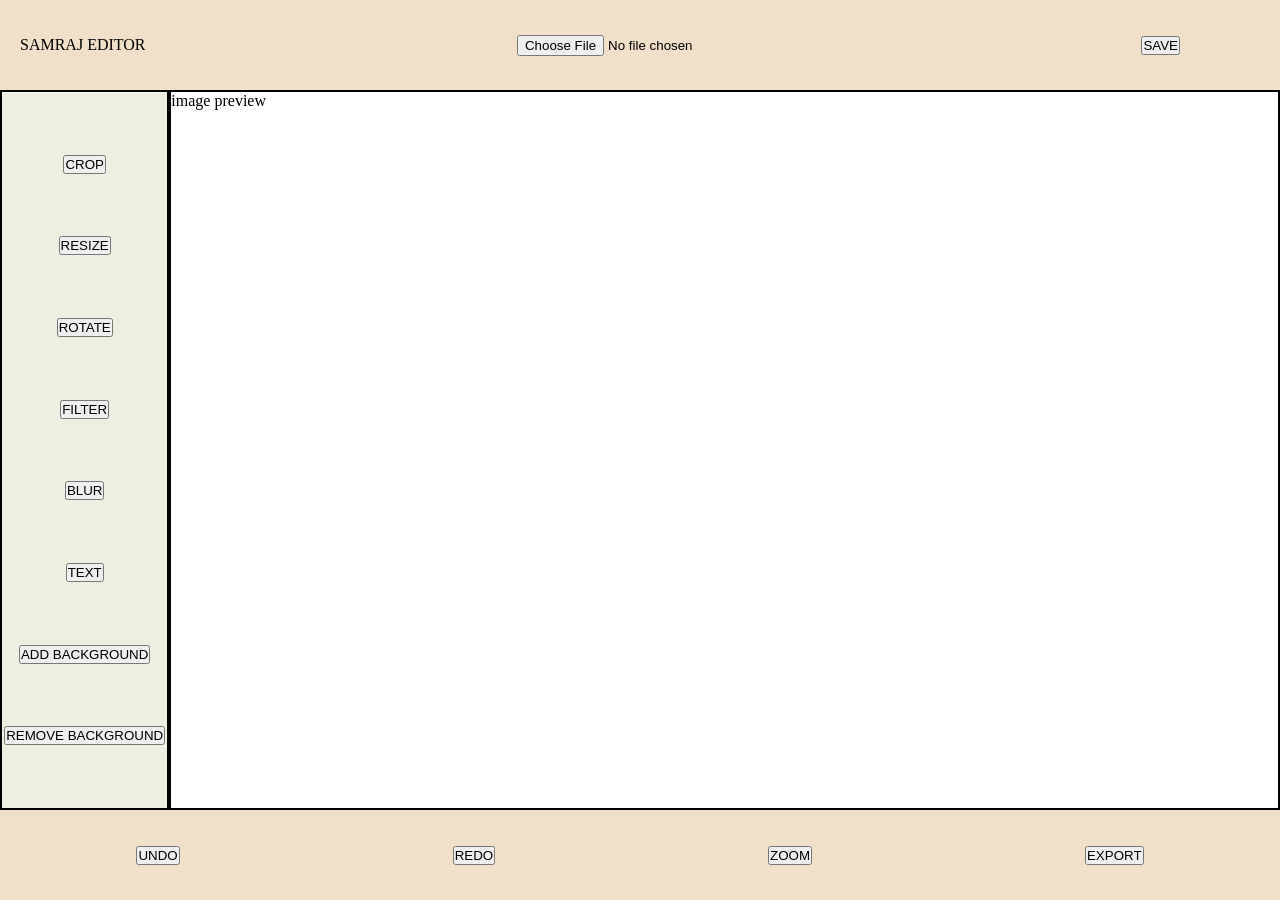
==== frontend/index.html @ f6fa8431 "1.0" ====
<!DOCTYPE html>
<html lang="en">
<head>
    <meta charset="UTF-8">
    <meta name="viewport" content="width=device-width, initial-scale=1.0">
    <link rel="stylesheet"  href="./style.css" >
    <title>Document</title>
</head>
<body>
    <div class="main">
        <div class="header">
            <div class="app_name">SAMRAJ EDITOR</div>
            <input class="import_image" type="file">
            <button class="save">SAVE</button>
        </div>
        <div class="content">
            <div class="feature">
                <button class="crop">CROP</button>
                <button class="resize">RESIZE</button>
                <button class="rotate">ROTATE</button>
                <button class="filter">FILTER</button>
                <button class="blur">BLUR</button>
                <button class="text">TEXT</button>
                <button class="add">ADD BACKGROUND</button>
                <button class="remove">REMOVE BACKGROUND</button>
            </div>
            <div class="image_preview">image  preview</div>
        </div>
        <div class="footer">
            <button class="undo">UNDO</button>
            <button class="redo">REDO</button>
            <button class="zoom">ZOOM</button>
            <button class="export">EXPORT</button>
        </div>
    </div>
</body>
</html>
---- frontend/style.css ----
*{
    margin:0;
    padding:0;
}
.header{
    background:rgb(240, 224, 201);
    height: 10vh;
    width:100vw;
    display:flex;
    justify-content:space-between;
    align-items: center;
}
.app_name{
    margin-left: 20px;
}
.save{
    margin-right: 100px;;
}

.content{
    height:80vh;
    width: 100vw;
    display: flex;
}
.feature{
    background-color: rgba(221, 220, 194, 0.489);
    width:13vw;
    display:flex;
    flex-direction: column;
    justify-content:space-evenly;
    align-items:center;
    border:2px solid black;
}
.image_preview{
    width:87vw;
    border:2px solid black; 
}

/* .feature > div {
    border: 2px solid black;
} */

.footer{
        background:rgb(240, 224, 201);
    width:100vw;
    height: 10vh;
    display: flex;
    justify-content:space-around;
    align-items: center;
}
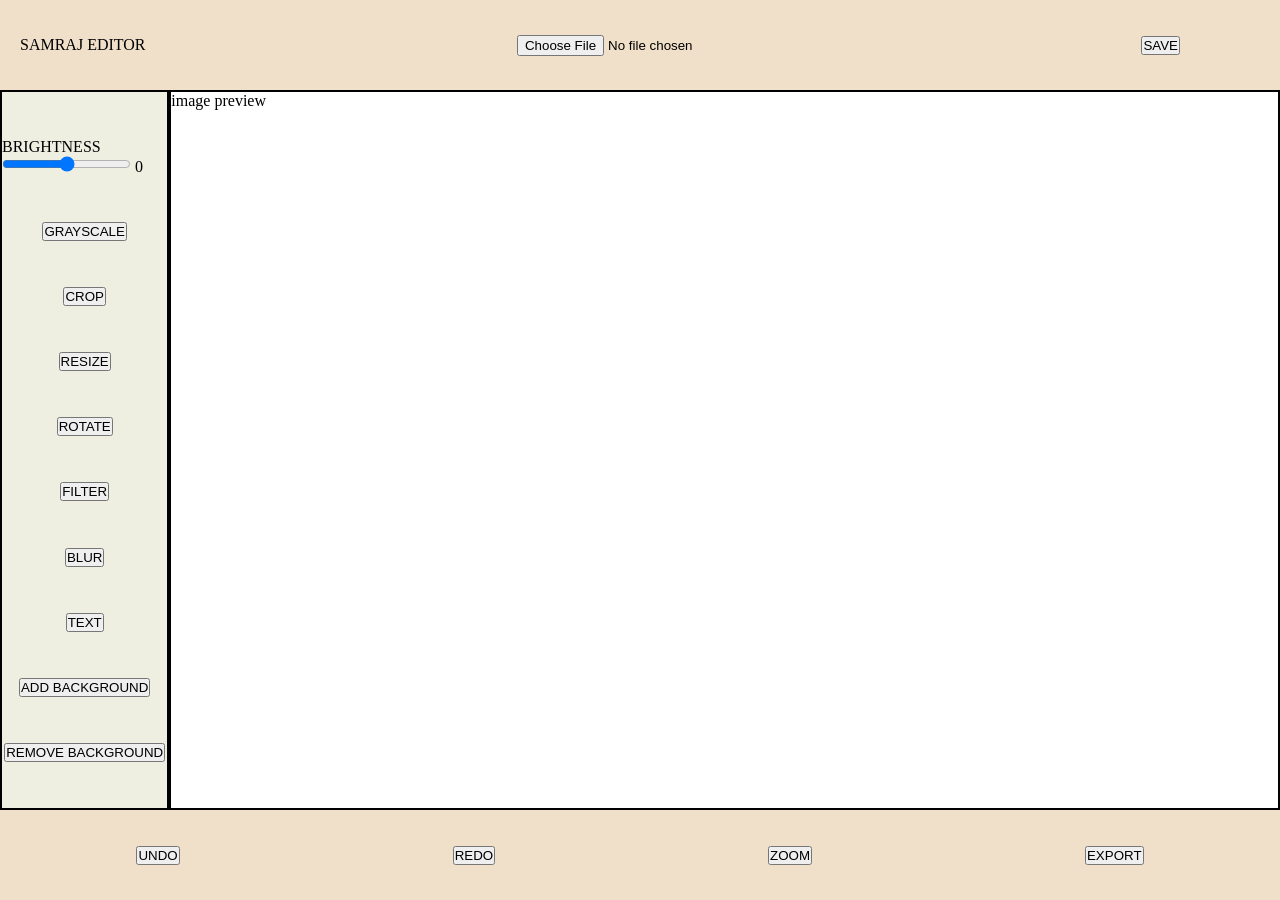
==== commit 3539d687: "crop" ====
--- a/frontend/index.html
+++ b/frontend/index.html
@@ -10,12 +10,25 @@
     <div class="main">
         <div class="header">
             <div class="app_name">SAMRAJ EDITOR</div>
-            <input class="import_image" type="file">
-            <button class="save">SAVE</button>
+            <input class="import_image" id="import_image" type="file">
+            <button class="save" id="save">SAVE</button>
         </div>
         <div class="content">
             <div class="feature">
-                <button class="crop">CROP</button>
+
+                <div class="brightness_control">
+                    <label for="brightness">BRIGHTNESS</label>
+                    <input
+                        type="range"
+                        id="brightness"
+                        min="-100"
+                        max="100"
+                        value="0"
+                    >
+                    <span id="brightness_value">0</span>
+                </div>
+                <button class="filter" id="grayscale">GRAYSCALE</button>
+                <button class="crop" id="crop" >CROP</button>
                 <button class="resize">RESIZE</button>
                 <button class="rotate">ROTATE</button>
                 <button class="filter">FILTER</button>
@@ -24,7 +37,7 @@
                 <button class="add">ADD BACKGROUND</button>
                 <button class="remove">REMOVE BACKGROUND</button>
             </div>
-            <div class="image_preview">image  preview</div>
+            <div class="image_preview" id="image_preview" >image  preview</div>
         </div>
         <div class="footer">
             <button class="undo">UNDO</button>
@@ -33,5 +46,6 @@
             <button class="export">EXPORT</button>
         </div>
     </div>
+    <script src="./app.js"></script>
 </body>
-</html>+</html>
--- a/frontend/style.css
+++ b/frontend/style.css
@@ -48,3 +48,23 @@
     justify-content:space-around;
     align-items: center;
 }
+
+#crop_canvas {
+    max-width: 100%;
+    /* check */
+    max-height: 70vh;
+    width:auto;
+    height:auto;
+    cursor:crosshair;
+    touch-action:none;
+    display:block;
+    margin: auto;
+}
+
+.crop_actions {
+    display: flex;
+    justify-content: center;
+    gap: 10px;
+    padding: 10px;
+    
+}
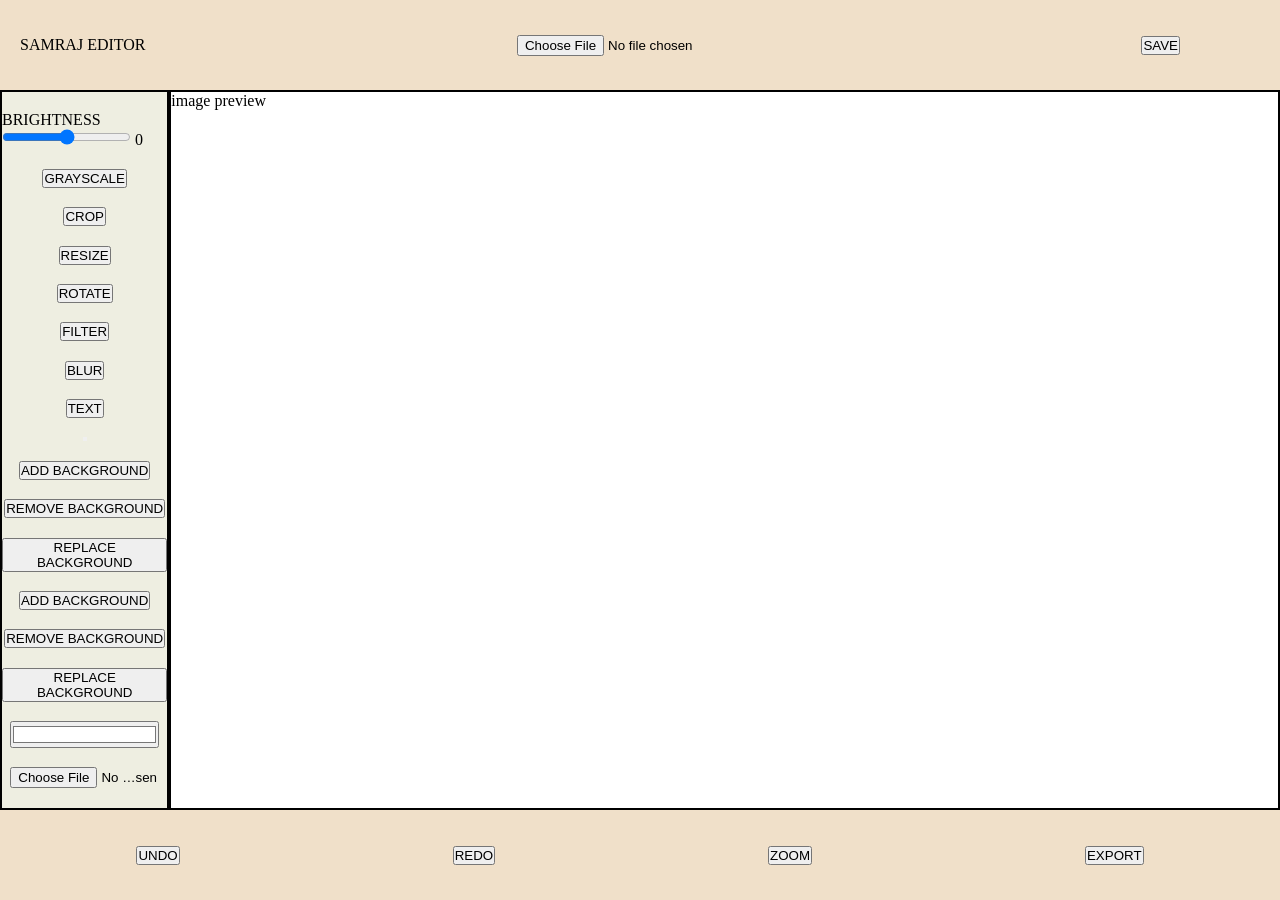
==== commit 617cac86: "bg" ====
--- a/frontend/index.html
+++ b/frontend/index.html
@@ -31,11 +31,48 @@
                 <button class="crop" id="crop" >CROP</button>
                 <button class="resize">RESIZE</button>
                 <button class="rotate">ROTATE</button>
+                <div id="rotateControl" hidden>
+                    <button id="rotateLeft">Rotate Left ↶</button>
+                    <button id="rotateRight">Rotate Right ⤸</button>
+                 </div>
                 <button class="filter">FILTER</button>
                 <button class="blur">BLUR</button>
                 <button class="text">TEXT</button>
-                <button class="add">ADD BACKGROUND</button>
-                <button class="remove">REMOVE BACKGROUND</button>
+                <button>
+                <button class="add" id="add">ADD BACKGROUND</button>
+                <button class="remove" id="remove">REMOVE BACKGROUND</button>
+                <button class="replace" id="replace">REPLACE BACKGROUND</button>
+                <button class="add" id="add" type="button">
+    ADD BACKGROUND
+</button>
+
+<button class="remove" id="remove" type="button">
+    REMOVE BACKGROUND
+</button>
+
+<button class="replace" id="replace" type="button">
+    REPLACE BACKGROUND
+</button>
+
+<input
+    type="color"
+    id="background_color"
+    value="#ffffff"
+    title="Choose background color"
+>
+
+<input
+    type="file"
+    id="background_image"
+    accept="image/*"
+    hidden
+>
+<input
+    type="file"
+    id="background_image"
+    accept="image/*"
+>
+                </button>
             </div>
             <div class="image_preview" id="image_preview" >image  preview</div>
         </div>
@@ -45,7 +82,10 @@
             <button class="zoom">ZOOM</button>
             <button class="export">EXPORT</button>
         </div>
+
     </div>
     <script src="./app.js"></script>
+    <script src="./rotation.js"></script>
+    <script src="./bg.js"></script>
 </body>
 </html>
--- a/frontend/style.css
+++ b/frontend/style.css
@@ -67,4 +67,41 @@
     gap: 10px;
     padding: 10px;
     
+}
+
+.rotateControl{
+    background-color: aqua;
+    width: 10px;
+    height: 10px;
+}
+
+#background_color,
+#background_image {
+    width: 90%;
+    max-width: 180px;
+}
+
+#image_preview {
+    overflow: auto;
+}
+
+#image_preview img {
+    display: block;
+    margin: 2% auto;
+    max-width: 96%;
+    max-height: 70vh;
+    object-fit: contain;
+}
+
+#add,
+#remove,
+#replace {
+    cursor: pointer;
+}
+
+#add:disabled,
+#remove:disabled,
+#replace:disabled {
+    opacity: 0.6;
+    cursor: not-allowed;
 }
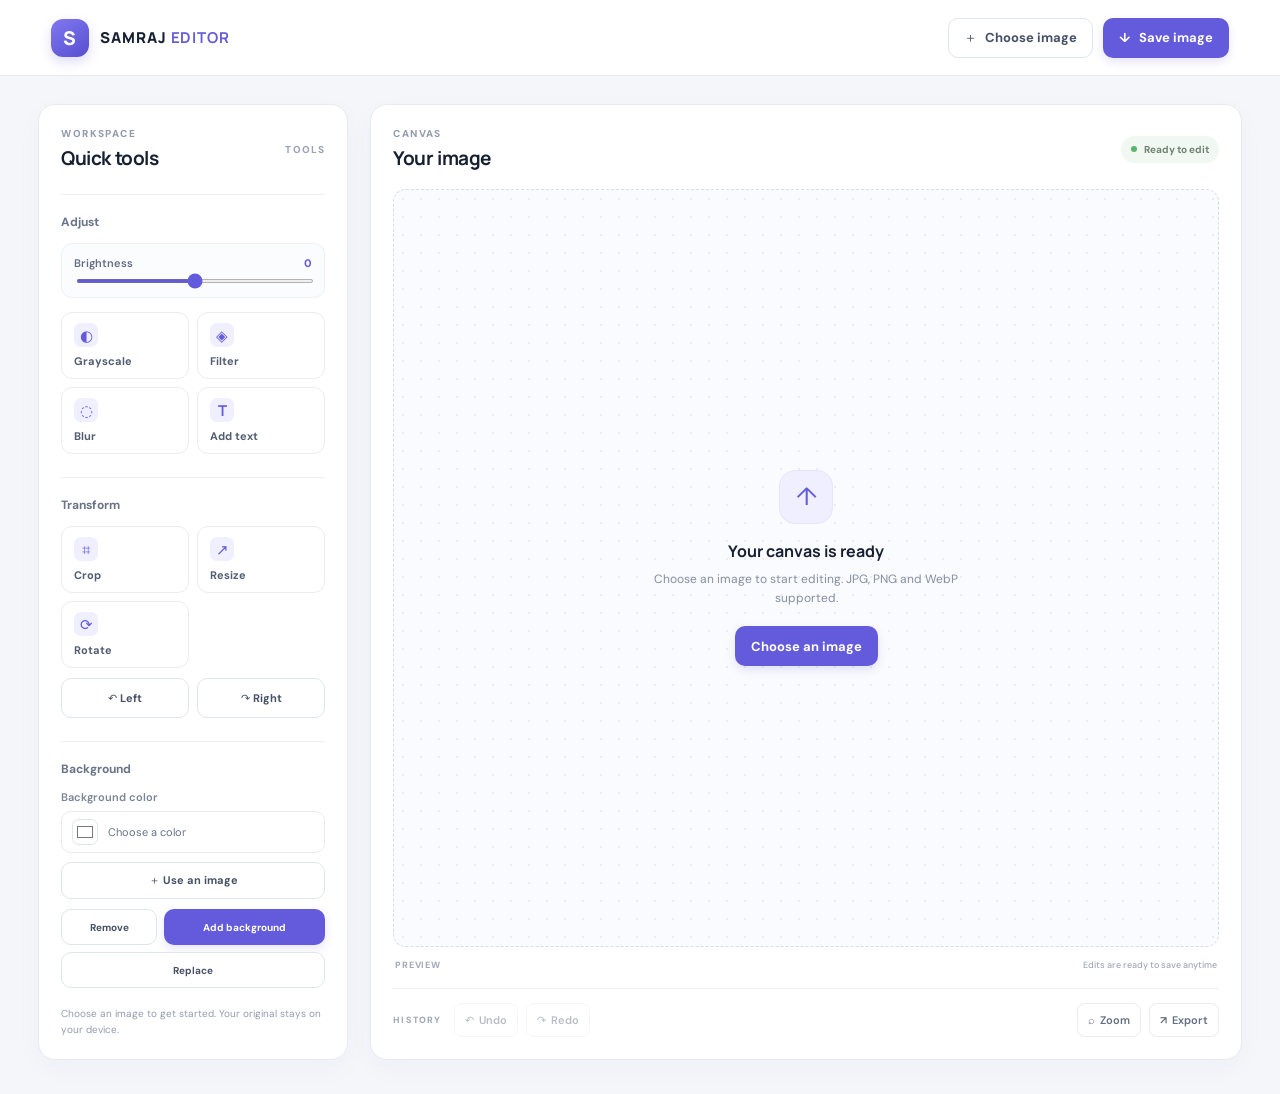
==== commit 4c926a53: "mobile" ====
--- a/frontend/index.html
+++ b/frontend/index.html
@@ -1,88 +1,121 @@
-<!DOCTYPE html>
+<!doctype html>
 <html lang="en">
 <head>
     <meta charset="UTF-8">
     <meta name="viewport" content="width=device-width, initial-scale=1.0">
-    <link rel="stylesheet"  href="./style.css" >
-    <title>Document</title>
+    <meta name="theme-color" content="#f5f7fb">
+    <title>Samraj Editor</title>
+    <link rel="preconnect" href="https://fonts.googleapis.com">
+    <link rel="preconnect" href="https://fonts.gstatic.com" crossorigin>
+    <link href="https://fonts.googleapis.com/css2?family=DM+Sans:wght@400;500;600;700&family=Manrope:wght@500;600;700;800&display=swap" rel="stylesheet">
+    <link rel="stylesheet" href="./style.css">
 </head>
 <body>
-    <div class="main">
-        <div class="header">
-            <div class="app_name">SAMRAJ EDITOR</div>
-            <input class="import_image" id="import_image" type="file">
-            <button class="save" id="save">SAVE</button>
-        </div>
-        <div class="content">
-            <div class="feature">
-
-                <div class="brightness_control">
-                    <label for="brightness">BRIGHTNESS</label>
-                    <input
-                        type="range"
-                        id="brightness"
-                        min="-100"
-                        max="100"
-                        value="0"
-                    >
-                    <span id="brightness_value">0</span>
-                </div>
-                <button class="filter" id="grayscale">GRAYSCALE</button>
-                <button class="crop" id="crop" >CROP</button>
-                <button class="resize">RESIZE</button>
-                <button class="rotate">ROTATE</button>
-                <div id="rotateControl" hidden>
-                    <button id="rotateLeft">Rotate Left ↶</button>
-                    <button id="rotateRight">Rotate Right ⤸</button>
-                 </div>
-                <button class="filter">FILTER</button>
-                <button class="blur">BLUR</button>
-                <button class="text">TEXT</button>
-                <button>
-                <button class="add" id="add">ADD BACKGROUND</button>
-                <button class="remove" id="remove">REMOVE BACKGROUND</button>
-                <button class="replace" id="replace">REPLACE BACKGROUND</button>
-                <button class="add" id="add" type="button">
-    ADD BACKGROUND
-</button>
-
-<button class="remove" id="remove" type="button">
-    REMOVE BACKGROUND
-</button>
-
-<button class="replace" id="replace" type="button">
-    REPLACE BACKGROUND
-</button>
-
-<input
-    type="color"
-    id="background_color"
-    value="#ffffff"
-    title="Choose background color"
->
-
-<input
-    type="file"
-    id="background_image"
-    accept="image/*"
-    hidden
->
-<input
-    type="file"
-    id="background_image"
-    accept="image/*"
->
+    <div class="app-shell">
+        <header class="topbar">
+            <a class="brand" href="#" aria-label="Samraj Editor home">
+                <span class="brand-mark" aria-hidden="true">S</span>
+                <span>SAMRAJ <b>EDITOR</b></span>
+            </a>
+            <div class="topbar-actions">
+                <label class="button button-secondary upload-button" for="import_image">
+                    <span aria-hidden="true">＋</span> Choose image
+                </label>
+                <input class="visually-hidden" id="import_image" type="file" accept="image/*">
+                <button class="button button-primary" id="save" type="button">
+                    <span aria-hidden="true">↓</span> Save image
                 </button>
             </div>
-            <div class="image_preview" id="image_preview" >image  preview</div>
-        </div>
-        <div class="footer">
-            <button class="undo">UNDO</button>
-            <button class="redo">REDO</button>
-            <button class="zoom">ZOOM</button>
-            <button class="export">EXPORT</button>
-        </div>
+        </header>
 
+        <main class="workspace">
+            <aside class="toolbar" aria-label="Image editing tools">
+                <div class="toolbar-heading">
+                    <div>
+                        <p class="eyebrow">WORKSPACE</p>
+                        <h1>Quick tools</h1>
+                    </div>
+                    <span class="tool-count">TOOLS</span>
+                </div>
+
+                <section class="tool-section" aria-labelledby="adjust-heading">
+                    <h2 id="adjust-heading">Adjust</h2>
+                    <div class="brightness_control">
+                        <div class="range-heading">
+                            <label for="brightness">Brightness</label>
+                            <output id="brightness_value" for="brightness">0</output>
+                        </div>
+                        <input type="range" id="brightness" min="-100" max="100" value="0">
+                    </div>
+                    <div class="tool-grid">
+                        <button class="tool-button" id="grayscale" type="button"><span class="tool-icon">◐</span>Grayscale</button>
+                        <button class="tool-button" type="button"><span class="tool-icon">◈</span>Filter</button>
+                        <button class="tool-button" type="button"><span class="tool-icon">◌</span>Blur</button>
+                        <button class="tool-button" type="button"><span class="tool-icon">T</span>Add text</button>
+                    </div>
+                </section>
+
+                <section class="tool-section" aria-labelledby="transform-heading">
+                    <h2 id="transform-heading">Transform</h2>
+                    <div class="tool-grid">
+                        <button class="tool-button" id="crop" type="button"><span class="tool-icon">⌗</span>Crop</button>
+                        <button class="tool-button resize" type="button"><span class="tool-icon">↗</span>Resize</button>
+                        <button class="tool-button rotate" type="button"><span class="tool-icon">⟳</span>Rotate</button>
+                    </div>
+                    <div class="rotate-control" id="rotateControl" hidden>
+                        <button class="button button-secondary" id="rotateLeft" type="button">↶ Left</button>
+                        <button class="button button-secondary" id="rotateRight" type="button">↷ Right</button>
+                    </div>
+                </section>
+
+                <section class="tool-section background-section" aria-labelledby="background-heading">
+                    <h2 id="background-heading">Background</h2>
+                    <label class="field-label" for="background_color">Background color</label>
+                    <div class="color-field">
+                        <input type="color" id="background_color" value="#ffffff" aria-label="Choose background color">
+                        <span>Choose a color</span>
+                    </div>
+                    <label class="button button-secondary background-upload" for="background_image">＋ Use an image</label>
+                    <input class="visually-hidden" type="file" id="background_image" accept="image/*">
+                    <div class="background-actions">
+                        <button class="button button-secondary" id="remove" type="button">Remove</button>
+                        <button class="button button-primary" id="add" type="button">Add background</button>
+                        <button class="button button-secondary" id="replace" type="button">Replace</button>
+                    </div>
+                </section>
+                <p class="toolbar-note">Choose an image to get started. Your original stays on your device.</p>
+            </aside>
+
+            <section class="editor-panel" aria-label="Image preview">
+                <div class="editor-heading">
+                    <div>
+                        <p class="eyebrow">CANVAS</p>
+                        <h2>Your image</h2>
+                    </div>
+                    <span class="canvas-badge"><span></span> Ready to edit</span>
+                </div>
+                <div class="image_preview" id="image_preview">
+                    <div class="empty-state">
+                        <div class="empty-icon" aria-hidden="true">↑</div>
+                        <h3>Your canvas is ready</h3>
+                        <p>Choose an image to start editing. JPG, PNG and WebP supported.</p>
+                        <label class="button button-primary" for="import_image">Choose an image</label>
+                    </div>
+                </div>
+                <div class="canvas-footer">
+                    <span>PREVIEW</span>
+                    <span>Edits are ready to save anytime</span>
+                </div>
+                <div class="history-bar" aria-label="Edit history controls">
+                    <span class="history-label">HISTORY</span>
+                    <button class="history-button undo" type="button" disabled>↶ <span>Undo</span></button>
+                    <button class="history-button redo" type="button" disabled>↷ <span>Redo</span></button>
+                    <span class="history-spacer"></span>
+                    <button class="history-button zoom" type="button">⌕ <span>Zoom</span></button>
+                    <button class="history-button export" type="button">↗ <span>Export</span></button>
+                </div>
+            </section>
+        </main>
     </div>
     <script src="./app.js"></script>
     <script src="./rotation.js"></script>
--- a/frontend/style.css
+++ b/frontend/style.css
@@ -1,107 +1,160 @@
-*{
-    margin:0;
-    padding:0;
-}
-.header{
-    background:rgb(240, 224, 201);
-    height: 10vh;
-    width:100vw;
-    display:flex;
-    justify-content:space-between;
-    align-items: center;
-}
-.app_name{
-    margin-left: 20px;
-}
-.save{
-    margin-right: 100px;;
+:root {
+    color-scheme: light;
+    font-family: "DM Sans", sans-serif;
+    color: #172033;
+    background: #f4f6fa;
+    font-synthesis: none;
+    text-rendering: optimizeLegibility;
+    --ink: #172033;
+    --muted: #7b8497;
+    --line: #e7eaf0;
+    --purple: #635bdb;
+    --purple-dark: #5148c7;
+    --surface: #fff;
 }
 
-.content{
-    height:80vh;
-    width: 100vw;
+* { box-sizing: border-box; }
+body { margin: 0; min-width: 320px; min-height: 100vh; }
+button, input { font: inherit; }
+button { color: inherit; }
+.app-shell { min-height: 100vh; }
+
+.topbar {
+    min-height: 76px;
     display: flex;
+    align-items: center;
+    justify-content: space-between;
+    gap: 20px;
+    padding: 12px clamp(18px, 4vw, 56px);
+    background: var(--surface);
+    border-bottom: 1px solid var(--line);
 }
-.feature{
-    background-color: rgba(221, 220, 194, 0.489);
-    width:13vw;
-    display:flex;
-    flex-direction: column;
-    justify-content:space-evenly;
-    align-items:center;
-    border:2px solid black;
-}
-.image_preview{
-    width:87vw;
-    border:2px solid black; 
+.brand { display: inline-flex; align-items: center; gap: 11px; color: var(--ink); text-decoration: none; font: 800 15px Manrope, sans-serif; letter-spacing: .06em; }
+.brand b { color: var(--purple); }
+.brand-mark { display: grid; place-items: center; width: 38px; height: 38px; border-radius: 12px; color: white; background: linear-gradient(145deg, #8178f0, #574ed0); font: 800 19px Manrope, sans-serif; box-shadow: 0 5px 12px #635bdb35; }
+.topbar-actions { display: flex; align-items: center; gap: 10px; }
+.button { min-height: 40px; display: inline-flex; align-items: center; justify-content: center; gap: 8px; padding: 0 15px; border: 1px solid transparent; border-radius: 10px; cursor: pointer; text-decoration: none; font-size: 13px; font-weight: 700; transition: background .15s ease, transform .15s ease, border-color .15s ease; }
+.button:hover:not(:disabled) { transform: translateY(-1px); }
+.button-primary { color: white; background: var(--purple); box-shadow: 0 4px 10px #635bdb28; }
+.button-primary:hover:not(:disabled) { background: var(--purple-dark); }
+.button-secondary { color: #465066; background: white; border-color: #e0e4eb; }
+.button-secondary:hover:not(:disabled) { background: #f8f8ff; border-color: #cbc8f4; }
+.button:disabled { opacity: .55; cursor: not-allowed; }
+.visually-hidden { position: absolute; width: 1px; height: 1px; padding: 0; margin: -1px; overflow: hidden; clip: rect(0, 0, 0, 0); white-space: nowrap; clip-path: inset(50%); border: 0; }
+.visually-hidden:focus-visible + .button, .visually-hidden:focus-visible { outline: 3px solid #9c96ff; outline-offset: 3px; }
+
+.workspace { width: min(1500px, 100%); min-height: calc(100vh - 76px); margin: auto; padding: 28px clamp(16px, 3vw, 40px) 34px; display: grid; grid-template-columns: minmax(270px, 310px) minmax(0, 1fr); gap: 22px; }
+.toolbar, .editor-panel { min-width: 0; background: var(--surface); border: 1px solid var(--line); border-radius: 17px; box-shadow: 0 8px 28px #29385c08; }
+.toolbar { align-self: start; padding: 22px; }
+.toolbar-heading, .editor-heading { display: flex; align-items: center; justify-content: space-between; gap: 12px; }
+.eyebrow { margin: 0 0 5px; color: #929bad; font-size: 10px; font-weight: 800; letter-spacing: .14em; }
+.toolbar-heading h1, .editor-heading h2 { margin: 0; font: 700 19px Manrope, sans-serif; letter-spacing: -.025em; }
+.tool-count { color: #9ba3b3; font-size: 10px; font-weight: 800; letter-spacing: .12em; }
+.tool-section { margin-top: 23px; padding-top: 19px; border-top: 1px solid #eef0f4; }
+.tool-section h2 { margin: 0 0 13px; color: #697388; font-size: 12px; font-weight: 700; }
+.brightness_control { margin: 0 0 14px; padding: 12px; border: 1px solid #edf0f5; border-radius: 11px; background: #fbfcfe; }
+.range-heading { display: flex; justify-content: space-between; align-items: center; gap: 10px; margin-bottom: 9px; color: #626d81; font-size: 11px; font-weight: 600; }
+#brightness_value { min-width: 27px; color: var(--purple); text-align: right; font-weight: 800; }
+#brightness { display: block; width: 100%; height: 4px; accent-color: var(--purple); cursor: pointer; }
+.tool-grid { display: grid; grid-template-columns: repeat(2, minmax(0, 1fr)); gap: 8px; }
+.tool-button { min-width: 0; min-height: 65px; display: flex; flex-direction: column; align-items: flex-start; justify-content: center; gap: 7px; padding: 10px 12px; border: 1px solid #eaedf2; border-radius: 11px; background: white; color: #525d72; cursor: pointer; text-align: left; font-size: 11px; font-weight: 700; transition: .15s ease; }
+.tool-button:hover { border-color: #c9c5f4; background: #fbfaff; color: var(--purple-dark); }
+.tool-icon { display: grid; place-items: center; width: 24px; height: 24px; border-radius: 7px; color: var(--purple); background: #f0efff; font: 700 15px Manrope, sans-serif; }
+.rotate-control { display: flex; gap: 8px; margin-top: 10px; }
+.rotate-control .button { flex: 1; min-width: 0; padding: 0 8px; font-size: 11px; }
+.field-label { display: block; margin-bottom: 7px; color: #7b8497; font-size: 11px; font-weight: 600; }
+.color-field { min-height: 42px; display: flex; align-items: center; gap: 10px; margin-bottom: 9px; padding: 5px 10px; border: 1px solid #e8ebf0; border-radius: 10px; color: #687287; font-size: 11px; }
+#background_color { width: 26px; height: 26px; padding: 2px; border: 1px solid #e0e4eb; border-radius: 7px; background: white; cursor: pointer; }
+.background-upload { width: 100%; min-height: 37px; margin-bottom: 10px; font-size: 11px; }
+.background-actions { display: grid; grid-template-columns: .8fr 1.35fr; gap: 7px; }
+.background-actions .button { min-width: 0; min-height: 36px; padding: 0 8px; font-size: 10px; }
+.background-actions #replace { grid-column: 1 / -1; }
+#add, #remove, #replace { cursor: pointer; }
+#add:disabled, #remove:disabled, #replace:disabled { opacity: .6; cursor: not-allowed; }
+.toolbar-note { margin: 18px 0 0; color: #929bad; font-size: 10px; line-height: 1.55; }
+
+.editor-panel { display: flex; flex-direction: column; padding: 22px; }
+.editor-heading { margin-bottom: 18px; }
+.canvas-badge { display: inline-flex; align-items: center; gap: 7px; padding: 7px 10px; border-radius: 20px; color: #718071; background: #f0f8f1; font-size: 10px; font-weight: 700; white-space: nowrap; }
+.canvas-badge span { width: 6px; height: 6px; border-radius: 50%; background: #58b66d; }
+.image_preview { position: relative; flex: 1; min-height: 430px; overflow: auto; display: flex; align-items: center; justify-content: center; border: 1px dashed #d8dce7; border-radius: 13px; background-color: #fafbfe; background-image: radial-gradient(#e8ebf2 1px, transparent 1px); background-size: 18px 18px; }
+.empty-state { width: min(340px, calc(100% - 36px)); display: flex; flex-direction: column; align-items: center; padding: 30px 12px; text-align: center; }
+.empty-icon { width: 54px; height: 54px; display: grid; place-items: center; margin-bottom: 16px; border: 1px solid #e6e4ff; border-radius: 16px; color: var(--purple); background: #f0efff; font-size: 25px; }
+.empty-state h3 { margin: 0 0 8px; font: 700 16px Manrope, sans-serif; }
+.empty-state p { margin: 0 0 18px; color: #858ea0; font-size: 12px; line-height: 1.6; }
+#image_preview img { display: block; max-width: 96%; max-height: min(68vh, 720px); object-fit: contain; }
+#crop_canvas { display: block; width: auto; height: auto; max-width: 100%; max-height: min(68vh, 720px); cursor: crosshair; touch-action: none; }
+.crop_actions { display: flex; justify-content: center; gap: 10px; padding: 12px; }
+.crop_actions button { min-height: 40px; padding: 0 18px; border: 0; border-radius: 9px; color: white; background: var(--purple); font-weight: 700; cursor: pointer; }
+.canvas-footer { display: flex; justify-content: space-between; gap: 12px; padding: 12px 2px 2px; color: #a0a7b5; font-size: 9px; font-weight: 700; letter-spacing: .08em; }
+.canvas-footer span + span { font-weight: 500; letter-spacing: 0; }
+.history-bar { display: flex; align-items: center; gap: 8px; margin-top: 15px; padding-top: 14px; border-top: 1px solid #eef0f4; }
+.history-label { margin-right: 5px; color: #a0a7b5; font-size: 9px; font-weight: 800; letter-spacing: .12em; }
+.history-button { min-height: 34px; display: inline-flex; align-items: center; justify-content: center; gap: 5px; padding: 0 10px; border: 1px solid #e9ecf2; border-radius: 8px; color: #626d81; background: white; cursor: pointer; font-size: 11px; font-weight: 600; }
+.history-button:hover:not(:disabled) { border-color: #cbc8f4; color: var(--purple); }
+.history-button:disabled { opacity: .45; cursor: not-allowed; }
+.history-spacer { flex: 1; }
+
+@media (min-width: 1500px) {
+    .workspace { grid-template-columns: 320px minmax(0, 1fr); gap: 26px; }
+    .toolbar, .editor-panel { padding: 26px; }
+    .image_preview { min-height: 560px; }
 }
 
-/* .feature > div {
-    border: 2px solid black;
-} */
-
-.footer{
-        background:rgb(240, 224, 201);
-    width:100vw;
-    height: 10vh;
-    display: flex;
-    justify-content:space-around;
-    align-items: center;
+@media (max-width: 900px) {
+    .workspace { grid-template-columns: 250px minmax(0, 1fr); gap: 14px; padding: 18px 14px 24px; }
+    .toolbar { padding: 17px; }
+    .editor-panel { padding: 17px; }
+    .image_preview { min-height: 390px; }
 }
 
-#crop_canvas {
-    max-width: 100%;
-    /* check */
-    max-height: 70vh;
-    width:auto;
-    height:auto;
-    cursor:crosshair;
-    touch-action:none;
-    display:block;
-    margin: auto;
+@media (max-width: 680px) {
+    body { min-width: 320px; }
+    .topbar { min-height: 64px; padding: 10px 14px; gap: 8px; }
+    .brand { gap: 8px; font-size: 12px; }
+    .brand-mark { width: 33px; height: 33px; border-radius: 10px; font-size: 17px; }
+    .topbar-actions { gap: 7px; }
+    .button { min-height: 38px; padding: 0 11px; border-radius: 9px; font-size: 11px; }
+    .topbar-actions .button { min-height: 36px; }
+    .workspace { min-height: calc(100vh - 64px); display: flex; flex-direction: column; gap: 12px; padding: 12px; }
+    .editor-panel { order: 1; padding: 14px; border-radius: 14px; }
+    .toolbar { order: 2; padding: 15px; border-radius: 14px; }
+    .editor-heading { margin-bottom: 12px; }
+    .editor-heading h2, .toolbar-heading h1 { font-size: 16px; }
+    .canvas-badge { padding: 6px 8px; font-size: 9px; }
+    .image_preview { min-height: clamp(260px, 42vh, 430px); border-radius: 11px; }
+    #image_preview img, #crop_canvas { max-height: 42vh; }
+    .empty-state { padding: 20px 8px; }
+    .empty-icon { width: 46px; height: 46px; margin-bottom: 12px; border-radius: 14px; }
+    .empty-state h3 { font-size: 14px; }
+    .empty-state p { max-width: 250px; font-size: 11px; }
+    .toolbar-heading { margin-bottom: 1px; }
+    .toolbar-heading .tool-count { font-size: 9px; }
+    .tool-section { margin-top: 17px; padding-top: 15px; }
+    .tool-grid { grid-template-columns: repeat(4, minmax(0, 1fr)); gap: 6px; }
+    .tool-button { min-height: 61px; align-items: center; gap: 5px; padding: 7px 3px; text-align: center; font-size: 9px; }
+    .tool-icon { width: 23px; height: 23px; font-size: 14px; }
+    .brightness_control { padding: 11px; }
+    .background-actions { grid-template-columns: repeat(3, minmax(0, 1fr)); }
+    .background-actions .button { font-size: 9px; }
+    .background-actions #replace { grid-column: auto; }
+    .canvas-footer { font-size: 8px; }
+    .history-bar { gap: 5px; margin-top: 10px; padding-top: 10px; }
+    .history-label { display: none; }
+    .history-button { min-height: 32px; padding: 0 8px; font-size: 10px; }
 }
 
-.crop_actions {
-    display: flex;
-    justify-content: center;
-    gap: 10px;
-    padding: 10px;
-    
+@media (max-width: 380px) {
+    .topbar { padding-inline: 10px; }
+    .brand { font-size: 10px; }
+    .brand-mark { width: 30px; height: 30px; }
+    .topbar-actions .button { padding: 0 8px; font-size: 10px; }
+    .workspace { padding: 9px; }
+    .editor-panel { padding: 11px; }
+    .canvas-badge { font-size: 8px; }
+    .history-button span { display: none; }
 }
 
-.rotateControl{
-    background-color: aqua;
-    width: 10px;
-    height: 10px;
+@media (prefers-reduced-motion: reduce) {
+    *, *::before, *::after { scroll-behavior: auto !important; transition-duration: .01ms !important; }
 }
-
-#background_color,
-#background_image {
-    width: 90%;
-    max-width: 180px;
-}
-
-#image_preview {
-    overflow: auto;
-}
-
-#image_preview img {
-    display: block;
-    margin: 2% auto;
-    max-width: 96%;
-    max-height: 70vh;
-    object-fit: contain;
-}
-
-#add,
-#remove,
-#replace {
-    cursor: pointer;
-}
-
-#add:disabled,
-#remove:disabled,
-#replace:disabled {
-    opacity: 0.6;
-    cursor: not-allowed;
-}
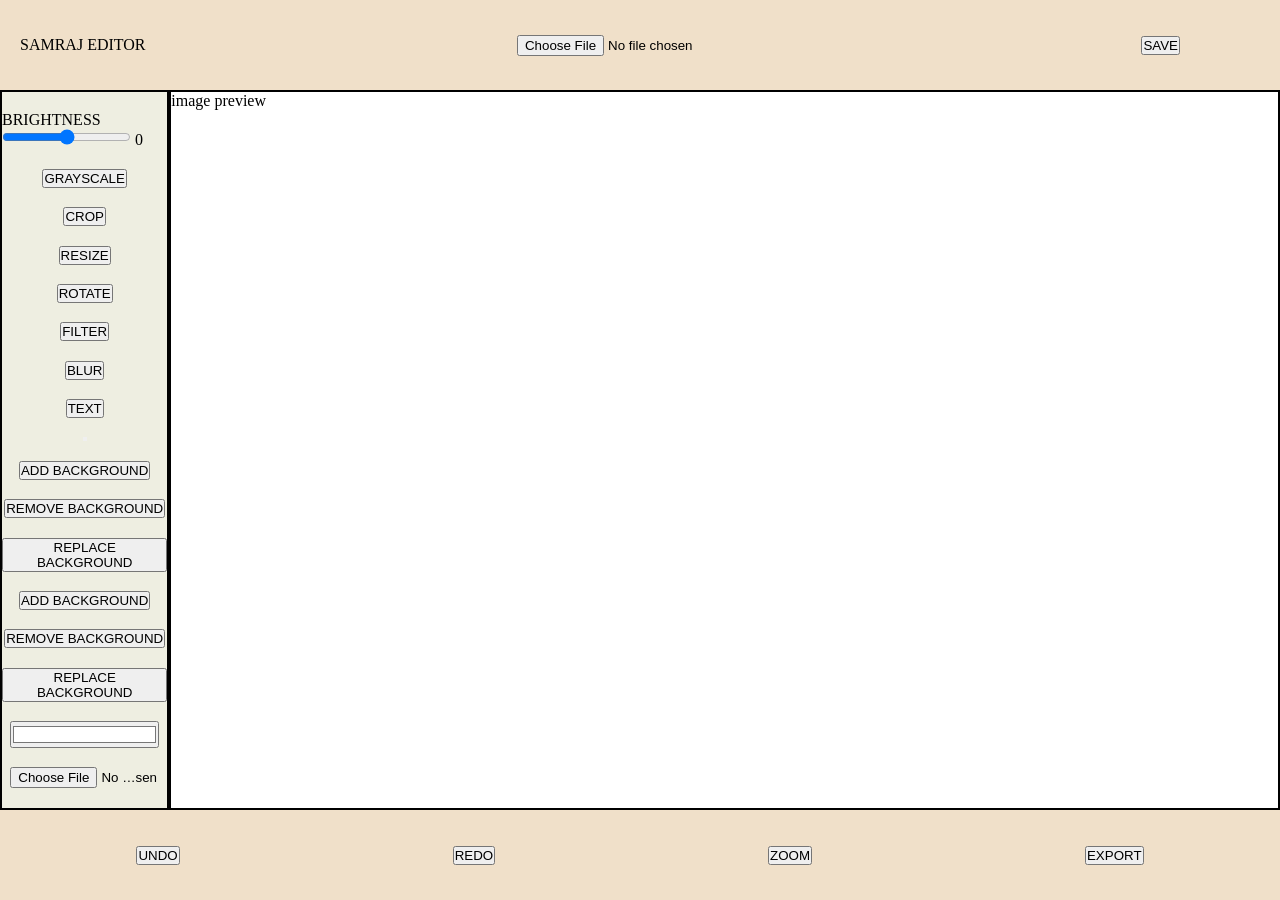
==== commit 2f819819: "reverse" ====
--- a/frontend/index.html
+++ b/frontend/index.html
@@ -1,121 +1,56 @@
-<!doctype html>
+<!DOCTYPE html>
 <html lang="en">
 <head>
     <meta charset="UTF-8">
     <meta name="viewport" content="width=device-width, initial-scale=1.0">
-    <meta name="theme-color" content="#f5f7fb">
-    <title>Samraj Editor</title>
-    <link rel="preconnect" href="https://fonts.googleapis.com">
-    <link rel="preconnect" href="https://fonts.gstatic.com" crossorigin>
-    <link href="https://fonts.googleapis.com/css2?family=DM+Sans:wght@400;500;600;700&family=Manrope:wght@500;600;700;800&display=swap" rel="stylesheet">
     <link rel="stylesheet" href="./style.css">
+    <title>Document</title>
 </head>
 <body>
-    <div class="app-shell">
-        <header class="topbar">
-            <a class="brand" href="#" aria-label="Samraj Editor home">
-                <span class="brand-mark" aria-hidden="true">S</span>
-                <span>SAMRAJ <b>EDITOR</b></span>
-            </a>
-            <div class="topbar-actions">
-                <label class="button button-secondary upload-button" for="import_image">
-                    <span aria-hidden="true">＋</span> Choose image
-                </label>
-                <input class="visually-hidden" id="import_image" type="file" accept="image/*">
-                <button class="button button-primary" id="save" type="button">
-                    <span aria-hidden="true">↓</span> Save image
+    <div class="main">
+        <div class="header">
+            <div class="app_name">SAMRAJ EDITOR</div>
+            <input class="import_image" id="import_image" type="file">
+            <button class="save" id="save">SAVE</button>
+        </div>
+        <div class="content">
+            <div class="feature">
+                <div class="brightness_control">
+                    <label for="brightness">BRIGHTNESS</label>
+                    <input type="range" id="brightness" min="-100" max="100" value="0">
+                    <span id="brightness_value">0</span>
+                </div>
+                <button class="filter" id="grayscale">GRAYSCALE</button>
+                <button class="crop" id="crop">CROP</button>
+                <button class="resize">RESIZE</button>
+                <button class="rotate">ROTATE</button>
+                <div id="rotateControl" hidden>
+                    <button id="rotateLeft">Rotate Left â†¶</button>
+                    <button id="rotateRight">Rotate Right â¤¸</button>
+                </div>
+                <button class="filter">FILTER</button>
+                <button class="blur">BLUR</button>
+                <button class="text">TEXT</button>
+                <button>
+                    <button class="add" id="add">ADD BACKGROUND</button>
+                    <button class="remove" id="remove">REMOVE BACKGROUND</button>
+                    <button class="replace" id="replace">REPLACE BACKGROUND</button>
+                    <button class="add" id="add" type="button">ADD BACKGROUND</button>
+                    <button class="remove" id="remove" type="button">REMOVE BACKGROUND</button>
+                    <button class="replace" id="replace" type="button">REPLACE BACKGROUND</button>
+                    <input type="color" id="background_color" value="#ffffff" title="Choose background color">
+                    <input type="file" id="background_image" accept="image/*" hidden>
+                    <input type="file" id="background_image" accept="image/*">
                 </button>
             </div>
-        </header>
-
-        <main class="workspace">
-            <aside class="toolbar" aria-label="Image editing tools">
-                <div class="toolbar-heading">
-                    <div>
-                        <p class="eyebrow">WORKSPACE</p>
-                        <h1>Quick tools</h1>
-                    </div>
-                    <span class="tool-count">TOOLS</span>
-                </div>
-
-                <section class="tool-section" aria-labelledby="adjust-heading">
-                    <h2 id="adjust-heading">Adjust</h2>
-                    <div class="brightness_control">
-                        <div class="range-heading">
-                            <label for="brightness">Brightness</label>
-                            <output id="brightness_value" for="brightness">0</output>
-                        </div>
-                        <input type="range" id="brightness" min="-100" max="100" value="0">
-                    </div>
-                    <div class="tool-grid">
-                        <button class="tool-button" id="grayscale" type="button"><span class="tool-icon">◐</span>Grayscale</button>
-                        <button class="tool-button" type="button"><span class="tool-icon">◈</span>Filter</button>
-                        <button class="tool-button" type="button"><span class="tool-icon">◌</span>Blur</button>
-                        <button class="tool-button" type="button"><span class="tool-icon">T</span>Add text</button>
-                    </div>
-                </section>
-
-                <section class="tool-section" aria-labelledby="transform-heading">
-                    <h2 id="transform-heading">Transform</h2>
-                    <div class="tool-grid">
-                        <button class="tool-button" id="crop" type="button"><span class="tool-icon">⌗</span>Crop</button>
-                        <button class="tool-button resize" type="button"><span class="tool-icon">↗</span>Resize</button>
-                        <button class="tool-button rotate" type="button"><span class="tool-icon">⟳</span>Rotate</button>
-                    </div>
-                    <div class="rotate-control" id="rotateControl" hidden>
-                        <button class="button button-secondary" id="rotateLeft" type="button">↶ Left</button>
-                        <button class="button button-secondary" id="rotateRight" type="button">↷ Right</button>
-                    </div>
-                </section>
-
-                <section class="tool-section background-section" aria-labelledby="background-heading">
-                    <h2 id="background-heading">Background</h2>
-                    <label class="field-label" for="background_color">Background color</label>
-                    <div class="color-field">
-                        <input type="color" id="background_color" value="#ffffff" aria-label="Choose background color">
-                        <span>Choose a color</span>
-                    </div>
-                    <label class="button button-secondary background-upload" for="background_image">＋ Use an image</label>
-                    <input class="visually-hidden" type="file" id="background_image" accept="image/*">
-                    <div class="background-actions">
-                        <button class="button button-secondary" id="remove" type="button">Remove</button>
-                        <button class="button button-primary" id="add" type="button">Add background</button>
-                        <button class="button button-secondary" id="replace" type="button">Replace</button>
-                    </div>
-                </section>
-                <p class="toolbar-note">Choose an image to get started. Your original stays on your device.</p>
-            </aside>
-
-            <section class="editor-panel" aria-label="Image preview">
-                <div class="editor-heading">
-                    <div>
-                        <p class="eyebrow">CANVAS</p>
-                        <h2>Your image</h2>
-                    </div>
-                    <span class="canvas-badge"><span></span> Ready to edit</span>
-                </div>
-                <div class="image_preview" id="image_preview">
-                    <div class="empty-state">
-                        <div class="empty-icon" aria-hidden="true">↑</div>
-                        <h3>Your canvas is ready</h3>
-                        <p>Choose an image to start editing. JPG, PNG and WebP supported.</p>
-                        <label class="button button-primary" for="import_image">Choose an image</label>
-                    </div>
-                </div>
-                <div class="canvas-footer">
-                    <span>PREVIEW</span>
-                    <span>Edits are ready to save anytime</span>
-                </div>
-                <div class="history-bar" aria-label="Edit history controls">
-                    <span class="history-label">HISTORY</span>
-                    <button class="history-button undo" type="button" disabled>↶ <span>Undo</span></button>
-                    <button class="history-button redo" type="button" disabled>↷ <span>Redo</span></button>
-                    <span class="history-spacer"></span>
-                    <button class="history-button zoom" type="button">⌕ <span>Zoom</span></button>
-                    <button class="history-button export" type="button">↗ <span>Export</span></button>
-                </div>
-            </section>
-        </main>
+            <div class="image_preview" id="image_preview">image preview</div>
+        </div>
+        <div class="footer">
+            <button class="undo">UNDO</button>
+            <button class="redo">REDO</button>
+            <button class="zoom">ZOOM</button>
+            <button class="export">EXPORT</button>
+        </div>
     </div>
     <script src="./app.js"></script>
     <script src="./rotation.js"></script>
--- a/frontend/style.css
+++ b/frontend/style.css
@@ -1,160 +1,107 @@
-:root {
-    color-scheme: light;
-    font-family: "DM Sans", sans-serif;
-    color: #172033;
-    background: #f4f6fa;
-    font-synthesis: none;
-    text-rendering: optimizeLegibility;
-    --ink: #172033;
-    --muted: #7b8497;
-    --line: #e7eaf0;
-    --purple: #635bdb;
-    --purple-dark: #5148c7;
-    --surface: #fff;
+*{
+    margin:0;
+    padding:0;
+}
+.header{
+    background:rgb(240, 224, 201);
+    height: 10vh;
+    width:100vw;
+    display:flex;
+    justify-content:space-between;
+    align-items: center;
+}
+.app_name{
+    margin-left: 20px;
+}
+.save{
+    margin-right: 100px;;
 }
 
-* { box-sizing: border-box; }
-body { margin: 0; min-width: 320px; min-height: 100vh; }
-button, input { font: inherit; }
-button { color: inherit; }
-.app-shell { min-height: 100vh; }
-
-.topbar {
-    min-height: 76px;
+.content{
+    height:80vh;
+    width: 100vw;
     display: flex;
-    align-items: center;
-    justify-content: space-between;
-    gap: 20px;
-    padding: 12px clamp(18px, 4vw, 56px);
-    background: var(--surface);
-    border-bottom: 1px solid var(--line);
 }
-.brand { display: inline-flex; align-items: center; gap: 11px; color: var(--ink); text-decoration: none; font: 800 15px Manrope, sans-serif; letter-spacing: .06em; }
-.brand b { color: var(--purple); }
-.brand-mark { display: grid; place-items: center; width: 38px; height: 38px; border-radius: 12px; color: white; background: linear-gradient(145deg, #8178f0, #574ed0); font: 800 19px Manrope, sans-serif; box-shadow: 0 5px 12px #635bdb35; }
-.topbar-actions { display: flex; align-items: center; gap: 10px; }
-.button { min-height: 40px; display: inline-flex; align-items: center; justify-content: center; gap: 8px; padding: 0 15px; border: 1px solid transparent; border-radius: 10px; cursor: pointer; text-decoration: none; font-size: 13px; font-weight: 700; transition: background .15s ease, transform .15s ease, border-color .15s ease; }
-.button:hover:not(:disabled) { transform: translateY(-1px); }
-.button-primary { color: white; background: var(--purple); box-shadow: 0 4px 10px #635bdb28; }
-.button-primary:hover:not(:disabled) { background: var(--purple-dark); }
-.button-secondary { color: #465066; background: white; border-color: #e0e4eb; }
-.button-secondary:hover:not(:disabled) { background: #f8f8ff; border-color: #cbc8f4; }
-.button:disabled { opacity: .55; cursor: not-allowed; }
-.visually-hidden { position: absolute; width: 1px; height: 1px; padding: 0; margin: -1px; overflow: hidden; clip: rect(0, 0, 0, 0); white-space: nowrap; clip-path: inset(50%); border: 0; }
-.visually-hidden:focus-visible + .button, .visually-hidden:focus-visible { outline: 3px solid #9c96ff; outline-offset: 3px; }
-
-.workspace { width: min(1500px, 100%); min-height: calc(100vh - 76px); margin: auto; padding: 28px clamp(16px, 3vw, 40px) 34px; display: grid; grid-template-columns: minmax(270px, 310px) minmax(0, 1fr); gap: 22px; }
-.toolbar, .editor-panel { min-width: 0; background: var(--surface); border: 1px solid var(--line); border-radius: 17px; box-shadow: 0 8px 28px #29385c08; }
-.toolbar { align-self: start; padding: 22px; }
-.toolbar-heading, .editor-heading { display: flex; align-items: center; justify-content: space-between; gap: 12px; }
-.eyebrow { margin: 0 0 5px; color: #929bad; font-size: 10px; font-weight: 800; letter-spacing: .14em; }
-.toolbar-heading h1, .editor-heading h2 { margin: 0; font: 700 19px Manrope, sans-serif; letter-spacing: -.025em; }
-.tool-count { color: #9ba3b3; font-size: 10px; font-weight: 800; letter-spacing: .12em; }
-.tool-section { margin-top: 23px; padding-top: 19px; border-top: 1px solid #eef0f4; }
-.tool-section h2 { margin: 0 0 13px; color: #697388; font-size: 12px; font-weight: 700; }
-.brightness_control { margin: 0 0 14px; padding: 12px; border: 1px solid #edf0f5; border-radius: 11px; background: #fbfcfe; }
-.range-heading { display: flex; justify-content: space-between; align-items: center; gap: 10px; margin-bottom: 9px; color: #626d81; font-size: 11px; font-weight: 600; }
-#brightness_value { min-width: 27px; color: var(--purple); text-align: right; font-weight: 800; }
-#brightness { display: block; width: 100%; height: 4px; accent-color: var(--purple); cursor: pointer; }
-.tool-grid { display: grid; grid-template-columns: repeat(2, minmax(0, 1fr)); gap: 8px; }
-.tool-button { min-width: 0; min-height: 65px; display: flex; flex-direction: column; align-items: flex-start; justify-content: center; gap: 7px; padding: 10px 12px; border: 1px solid #eaedf2; border-radius: 11px; background: white; color: #525d72; cursor: pointer; text-align: left; font-size: 11px; font-weight: 700; transition: .15s ease; }
-.tool-button:hover { border-color: #c9c5f4; background: #fbfaff; color: var(--purple-dark); }
-.tool-icon { display: grid; place-items: center; width: 24px; height: 24px; border-radius: 7px; color: var(--purple); background: #f0efff; font: 700 15px Manrope, sans-serif; }
-.rotate-control { display: flex; gap: 8px; margin-top: 10px; }
-.rotate-control .button { flex: 1; min-width: 0; padding: 0 8px; font-size: 11px; }
-.field-label { display: block; margin-bottom: 7px; color: #7b8497; font-size: 11px; font-weight: 600; }
-.color-field { min-height: 42px; display: flex; align-items: center; gap: 10px; margin-bottom: 9px; padding: 5px 10px; border: 1px solid #e8ebf0; border-radius: 10px; color: #687287; font-size: 11px; }
-#background_color { width: 26px; height: 26px; padding: 2px; border: 1px solid #e0e4eb; border-radius: 7px; background: white; cursor: pointer; }
-.background-upload { width: 100%; min-height: 37px; margin-bottom: 10px; font-size: 11px; }
-.background-actions { display: grid; grid-template-columns: .8fr 1.35fr; gap: 7px; }
-.background-actions .button { min-width: 0; min-height: 36px; padding: 0 8px; font-size: 10px; }
-.background-actions #replace { grid-column: 1 / -1; }
-#add, #remove, #replace { cursor: pointer; }
-#add:disabled, #remove:disabled, #replace:disabled { opacity: .6; cursor: not-allowed; }
-.toolbar-note { margin: 18px 0 0; color: #929bad; font-size: 10px; line-height: 1.55; }
-
-.editor-panel { display: flex; flex-direction: column; padding: 22px; }
-.editor-heading { margin-bottom: 18px; }
-.canvas-badge { display: inline-flex; align-items: center; gap: 7px; padding: 7px 10px; border-radius: 20px; color: #718071; background: #f0f8f1; font-size: 10px; font-weight: 700; white-space: nowrap; }
-.canvas-badge span { width: 6px; height: 6px; border-radius: 50%; background: #58b66d; }
-.image_preview { position: relative; flex: 1; min-height: 430px; overflow: auto; display: flex; align-items: center; justify-content: center; border: 1px dashed #d8dce7; border-radius: 13px; background-color: #fafbfe; background-image: radial-gradient(#e8ebf2 1px, transparent 1px); background-size: 18px 18px; }
-.empty-state { width: min(340px, calc(100% - 36px)); display: flex; flex-direction: column; align-items: center; padding: 30px 12px; text-align: center; }
-.empty-icon { width: 54px; height: 54px; display: grid; place-items: center; margin-bottom: 16px; border: 1px solid #e6e4ff; border-radius: 16px; color: var(--purple); background: #f0efff; font-size: 25px; }
-.empty-state h3 { margin: 0 0 8px; font: 700 16px Manrope, sans-serif; }
-.empty-state p { margin: 0 0 18px; color: #858ea0; font-size: 12px; line-height: 1.6; }
-#image_preview img { display: block; max-width: 96%; max-height: min(68vh, 720px); object-fit: contain; }
-#crop_canvas { display: block; width: auto; height: auto; max-width: 100%; max-height: min(68vh, 720px); cursor: crosshair; touch-action: none; }
-.crop_actions { display: flex; justify-content: center; gap: 10px; padding: 12px; }
-.crop_actions button { min-height: 40px; padding: 0 18px; border: 0; border-radius: 9px; color: white; background: var(--purple); font-weight: 700; cursor: pointer; }
-.canvas-footer { display: flex; justify-content: space-between; gap: 12px; padding: 12px 2px 2px; color: #a0a7b5; font-size: 9px; font-weight: 700; letter-spacing: .08em; }
-.canvas-footer span + span { font-weight: 500; letter-spacing: 0; }
-.history-bar { display: flex; align-items: center; gap: 8px; margin-top: 15px; padding-top: 14px; border-top: 1px solid #eef0f4; }
-.history-label { margin-right: 5px; color: #a0a7b5; font-size: 9px; font-weight: 800; letter-spacing: .12em; }
-.history-button { min-height: 34px; display: inline-flex; align-items: center; justify-content: center; gap: 5px; padding: 0 10px; border: 1px solid #e9ecf2; border-radius: 8px; color: #626d81; background: white; cursor: pointer; font-size: 11px; font-weight: 600; }
-.history-button:hover:not(:disabled) { border-color: #cbc8f4; color: var(--purple); }
-.history-button:disabled { opacity: .45; cursor: not-allowed; }
-.history-spacer { flex: 1; }
-
-@media (min-width: 1500px) {
-    .workspace { grid-template-columns: 320px minmax(0, 1fr); gap: 26px; }
-    .toolbar, .editor-panel { padding: 26px; }
-    .image_preview { min-height: 560px; }
+.feature{
+    background-color: rgba(221, 220, 194, 0.489);
+    width:13vw;
+    display:flex;
+    flex-direction: column;
+    justify-content:space-evenly;
+    align-items:center;
+    border:2px solid black;
+}
+.image_preview{
+    width:87vw;
+    border:2px solid black; 
 }
 
-@media (max-width: 900px) {
-    .workspace { grid-template-columns: 250px minmax(0, 1fr); gap: 14px; padding: 18px 14px 24px; }
-    .toolbar { padding: 17px; }
-    .editor-panel { padding: 17px; }
-    .image_preview { min-height: 390px; }
+/* .feature > div {
+    border: 2px solid black;
+} */
+
+.footer{
+        background:rgb(240, 224, 201);
+    width:100vw;
+    height: 10vh;
+    display: flex;
+    justify-content:space-around;
+    align-items: center;
 }
 
-@media (max-width: 680px) {
-    body { min-width: 320px; }
-    .topbar { min-height: 64px; padding: 10px 14px; gap: 8px; }
-    .brand { gap: 8px; font-size: 12px; }
-    .brand-mark { width: 33px; height: 33px; border-radius: 10px; font-size: 17px; }
-    .topbar-actions { gap: 7px; }
-    .button { min-height: 38px; padding: 0 11px; border-radius: 9px; font-size: 11px; }
-    .topbar-actions .button { min-height: 36px; }
-    .workspace { min-height: calc(100vh - 64px); display: flex; flex-direction: column; gap: 12px; padding: 12px; }
-    .editor-panel { order: 1; padding: 14px; border-radius: 14px; }
-    .toolbar { order: 2; padding: 15px; border-radius: 14px; }
-    .editor-heading { margin-bottom: 12px; }
-    .editor-heading h2, .toolbar-heading h1 { font-size: 16px; }
-    .canvas-badge { padding: 6px 8px; font-size: 9px; }
-    .image_preview { min-height: clamp(260px, 42vh, 430px); border-radius: 11px; }
-    #image_preview img, #crop_canvas { max-height: 42vh; }
-    .empty-state { padding: 20px 8px; }
-    .empty-icon { width: 46px; height: 46px; margin-bottom: 12px; border-radius: 14px; }
-    .empty-state h3 { font-size: 14px; }
-    .empty-state p { max-width: 250px; font-size: 11px; }
-    .toolbar-heading { margin-bottom: 1px; }
-    .toolbar-heading .tool-count { font-size: 9px; }
-    .tool-section { margin-top: 17px; padding-top: 15px; }
-    .tool-grid { grid-template-columns: repeat(4, minmax(0, 1fr)); gap: 6px; }
-    .tool-button { min-height: 61px; align-items: center; gap: 5px; padding: 7px 3px; text-align: center; font-size: 9px; }
-    .tool-icon { width: 23px; height: 23px; font-size: 14px; }
-    .brightness_control { padding: 11px; }
-    .background-actions { grid-template-columns: repeat(3, minmax(0, 1fr)); }
-    .background-actions .button { font-size: 9px; }
-    .background-actions #replace { grid-column: auto; }
-    .canvas-footer { font-size: 8px; }
-    .history-bar { gap: 5px; margin-top: 10px; padding-top: 10px; }
-    .history-label { display: none; }
-    .history-button { min-height: 32px; padding: 0 8px; font-size: 10px; }
+#crop_canvas {
+    max-width: 100%;
+    /* check */
+    max-height: 70vh;
+    width:auto;
+    height:auto;
+    cursor:crosshair;
+    touch-action:none;
+    display:block;
+    margin: auto;
 }
 
-@media (max-width: 380px) {
-    .topbar { padding-inline: 10px; }
-    .brand { font-size: 10px; }
-    .brand-mark { width: 30px; height: 30px; }
-    .topbar-actions .button { padding: 0 8px; font-size: 10px; }
-    .workspace { padding: 9px; }
-    .editor-panel { padding: 11px; }
-    .canvas-badge { font-size: 8px; }
-    .history-button span { display: none; }
+.crop_actions {
+    display: flex;
+    justify-content: center;
+    gap: 10px;
+    padding: 10px;
+    
 }
 
-@media (prefers-reduced-motion: reduce) {
-    *, *::before, *::after { scroll-behavior: auto !important; transition-duration: .01ms !important; }
+.rotateControl{
+    background-color: aqua;
+    width: 10px;
+    height: 10px;
 }
+
+#background_color,
+#background_image {
+    width: 90%;
+    max-width: 180px;
+}
+
+#image_preview {
+    overflow: auto;
+}
+
+#image_preview img {
+    display: block;
+    margin: 2% auto;
+    max-width: 96%;
+    max-height: 70vh;
+    object-fit: contain;
+}
+
+#add,
+#remove,
+#replace {
+    cursor: pointer;
+}
+
+#add:disabled,
+#remove:disabled,
+#replace:disabled {
+    opacity: 0.6;
+    cursor: not-allowed;
+}
